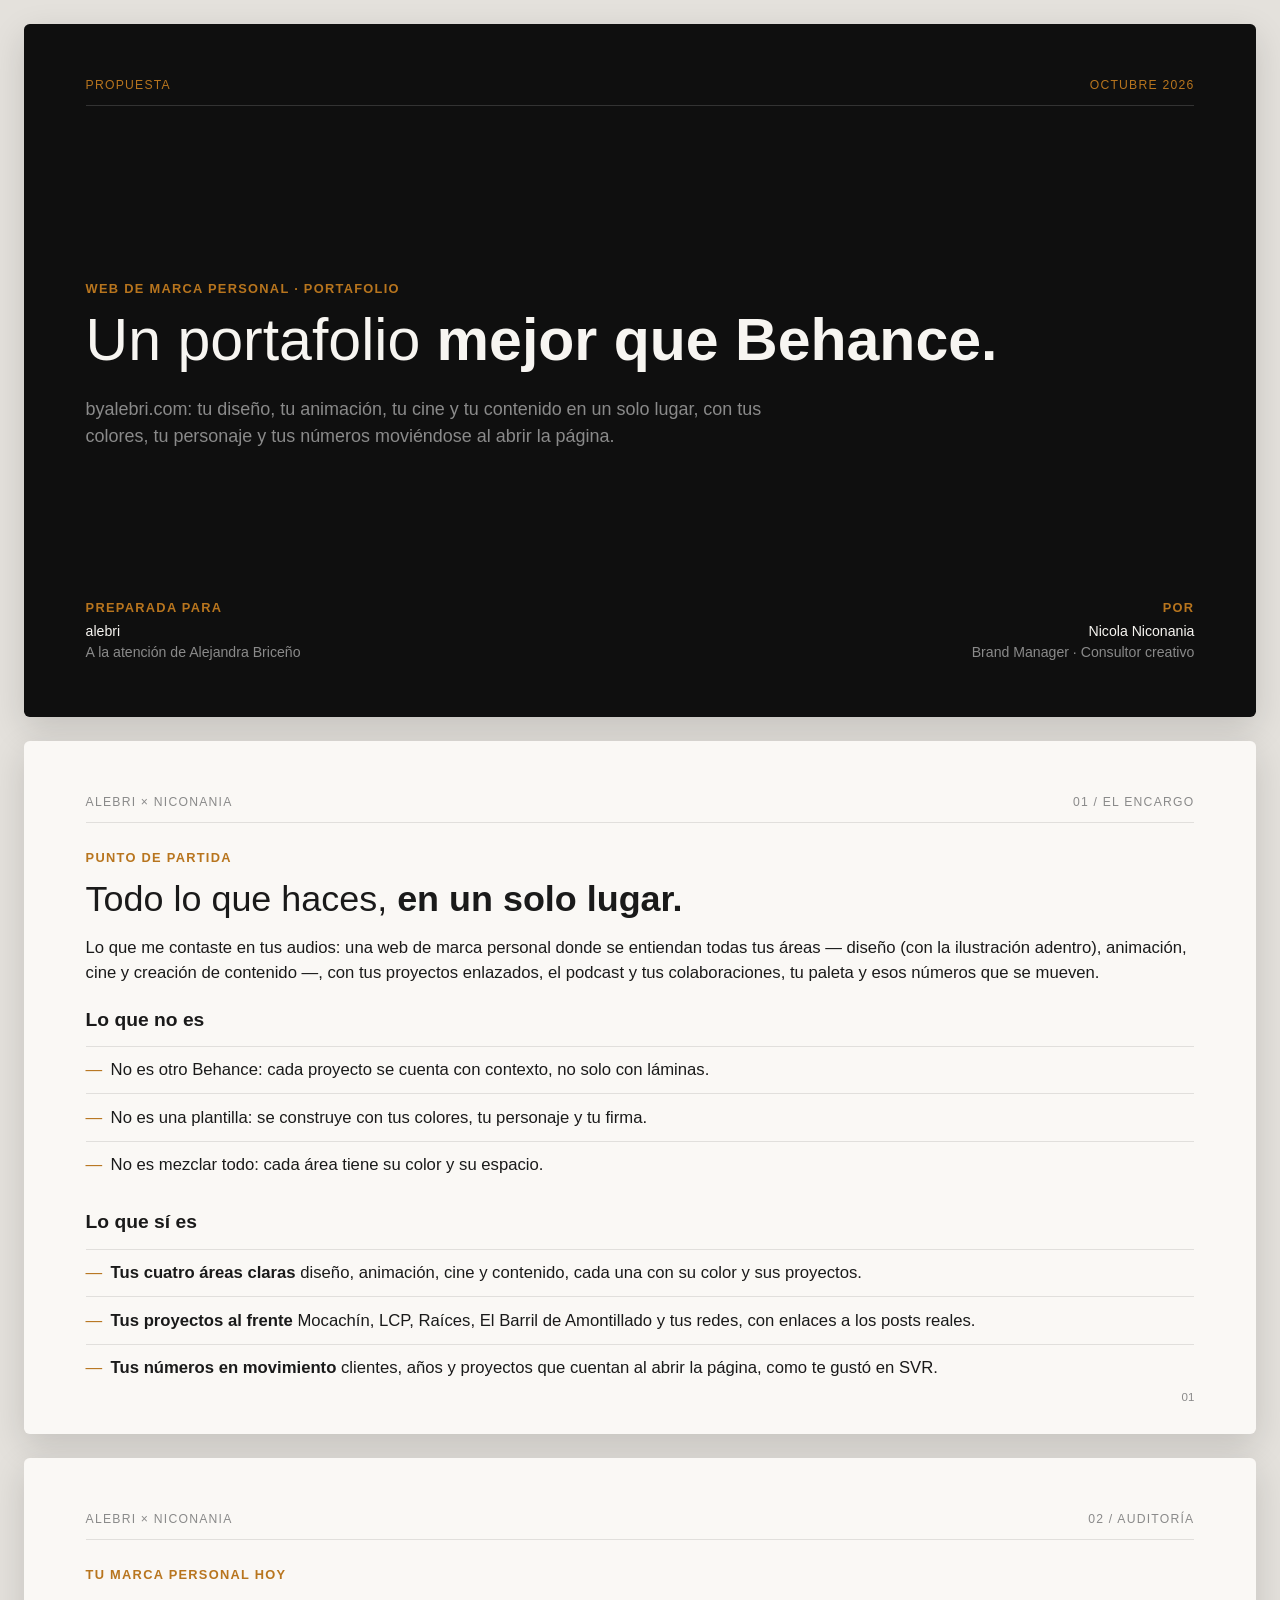
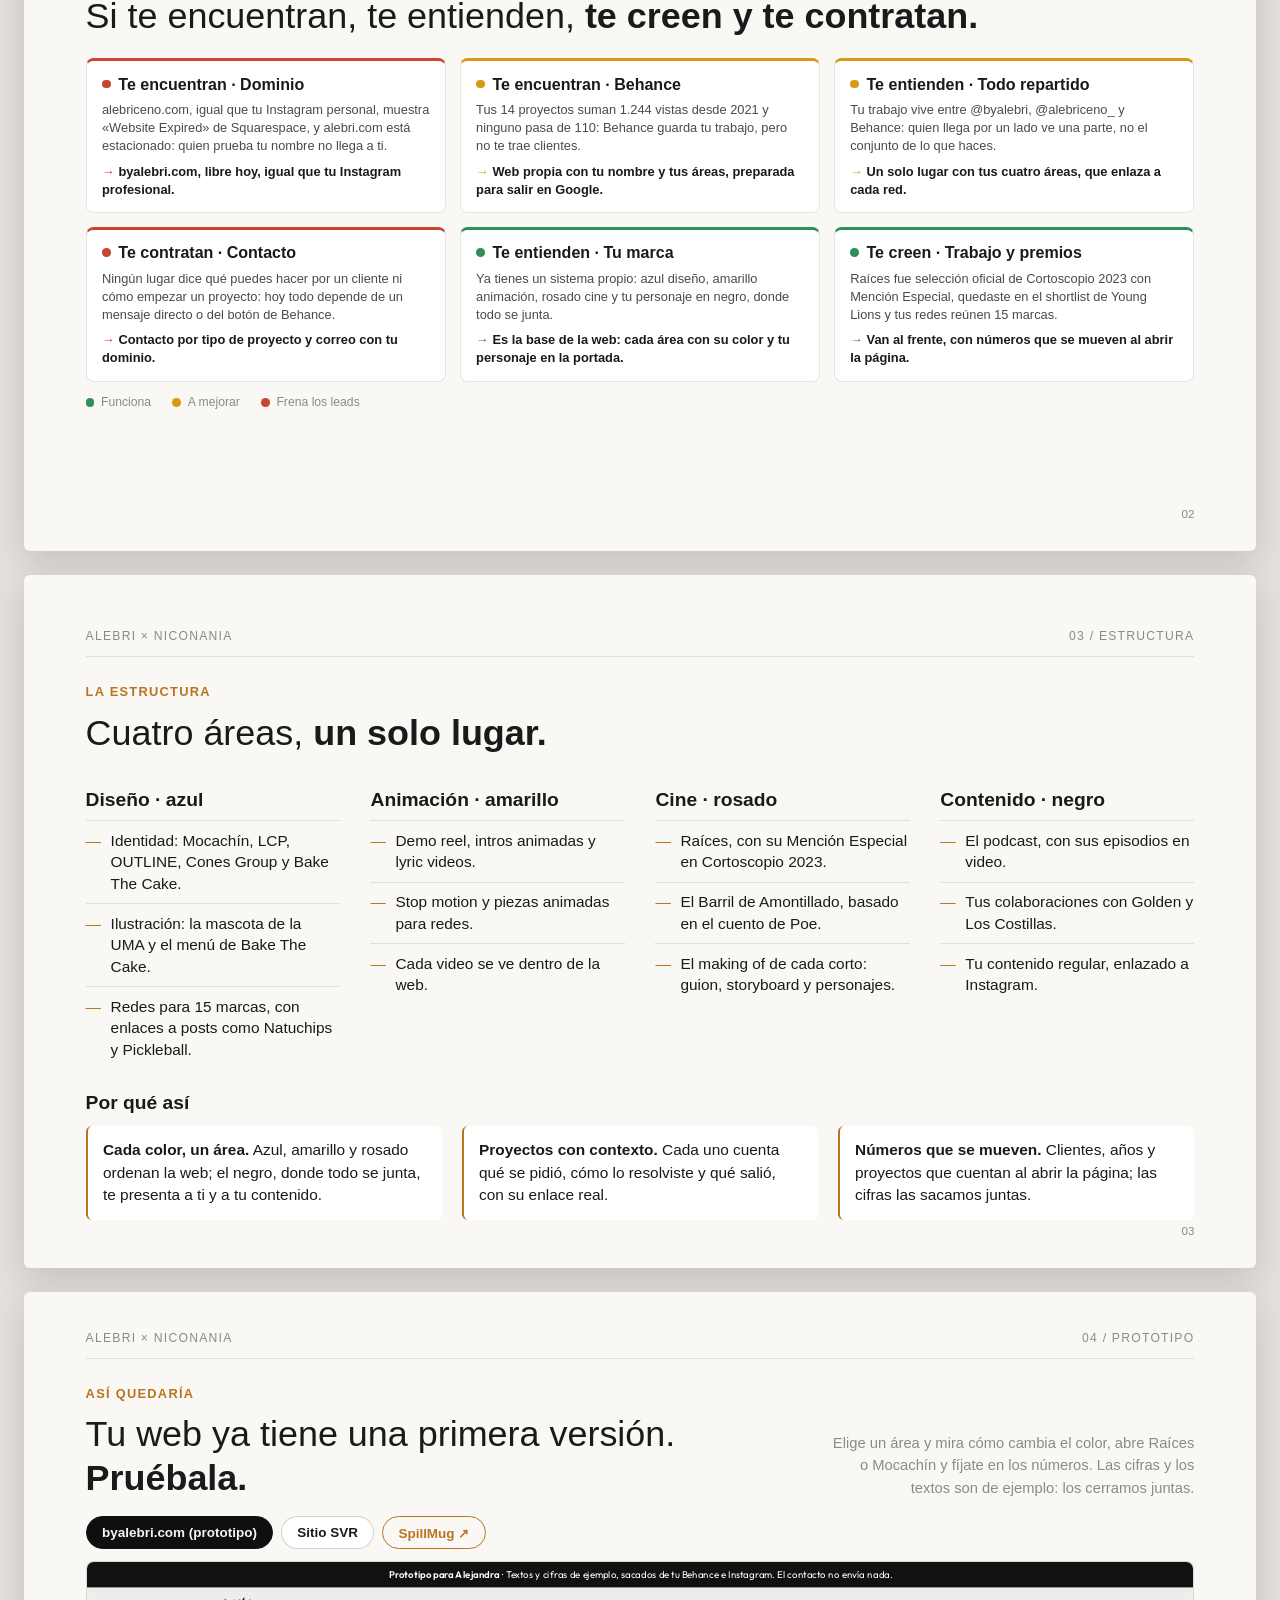
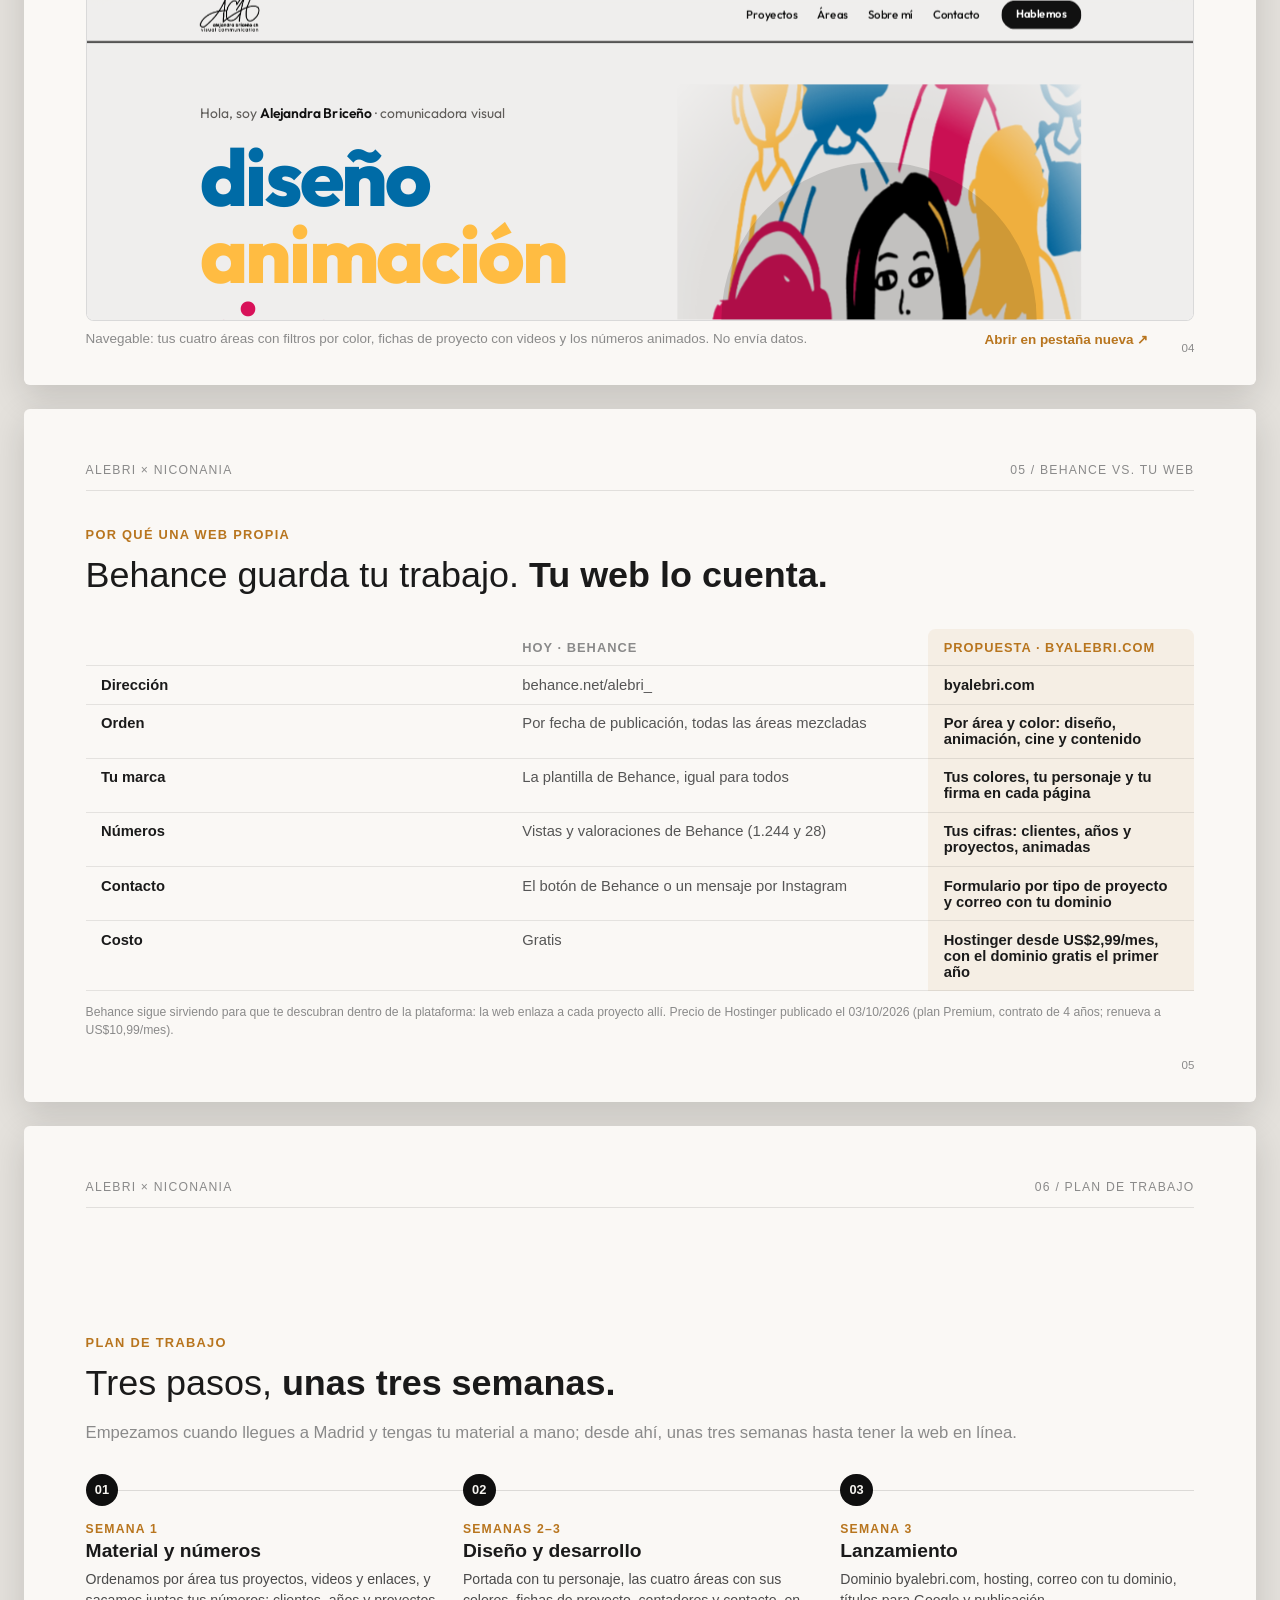
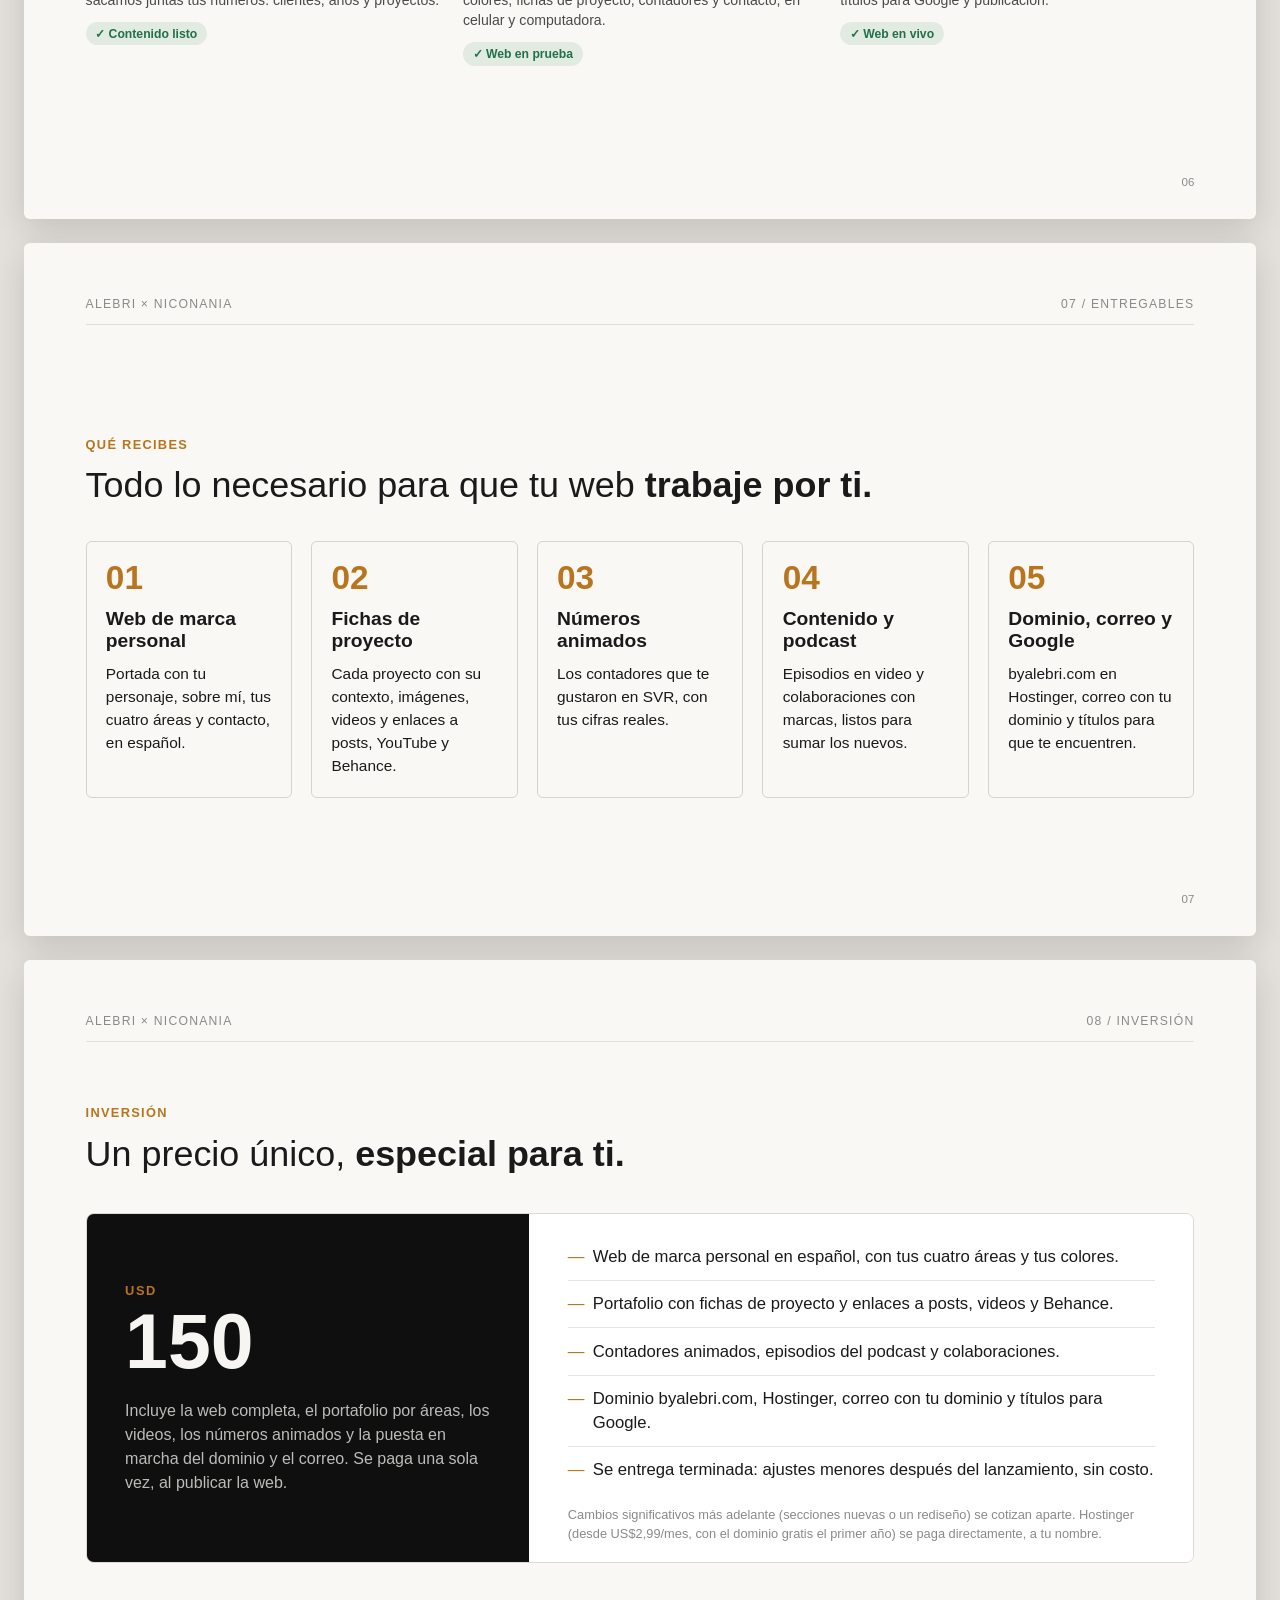
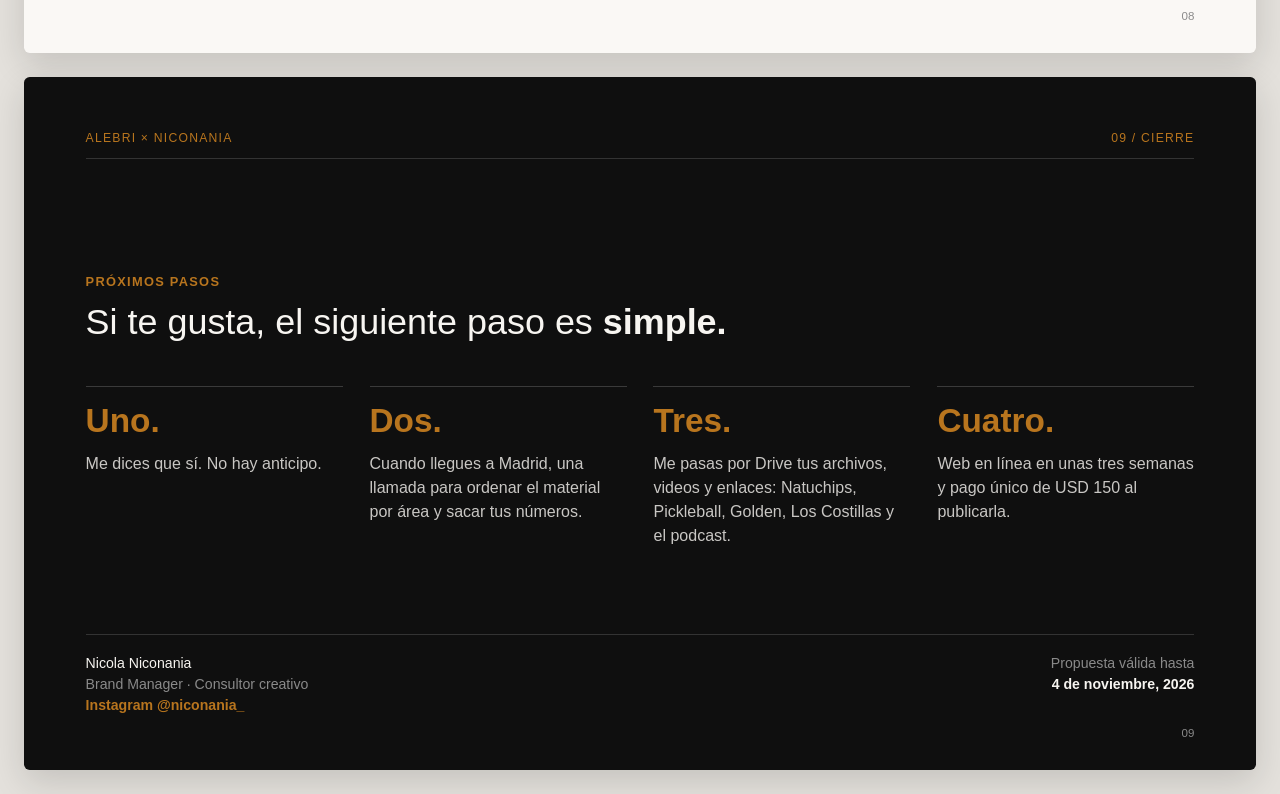
==== index.html @ 8096a908 "Actualizar propuesta alebri" ====
<!DOCTYPE html>
<html lang="es">
<head>
  <meta charset="UTF-8" />
  <meta name="viewport" content="width=device-width, initial-scale=1" />
  <meta name="robots" content="noindex, nofollow" />
  <title>Propuesta — alebri</title>
  <style>:root {
  --color-oscuro: #0F0F0F;
  --color-crema: #FAF8F5;
  --color-acento: #B8751E;
  --color-texto: #1A1A1A;
  --color-texto-claro: #F7F5F1;
  --color-texto-muted: #8A8A8A;
  --fuente: "Helvetica Neue", Helvetica, Arial, sans-serif;
}

* { box-sizing: border-box; margin: 0; padding: 0; }

body {
  font-family: var(--fuente);
  color: var(--color-texto);
  background: #E4E1DC;
  display: flex;
  flex-direction: column;
  align-items: center;
  gap: 24px;
  padding: 24px 0;
}

.pagina {
  width: 1280px;
  height: 720px;
  flex: none;
  zoom: var(--escala, 1);
  padding: 56px 64px;
  position: relative;
  display: flex;
  flex-direction: column;
  border-radius: 6px;
  box-shadow: 0 12px 36px rgba(0,0,0,0.14);
}
.pagina--oscura { background: var(--color-oscuro); color: var(--color-texto-claro); }
.pagina--crema { background: var(--color-crema); color: var(--color-texto); }

.encabezado {
  display: flex;
  justify-content: space-between;
  font-size: 9.5pt;
  letter-spacing: 0.1em;
  text-transform: uppercase;
  color: var(--color-texto-muted);
  border-bottom: 1px solid rgba(0,0,0,0.1);
  padding-bottom: 14px;
  margin-bottom: 28px;
}
.pagina--oscura .encabezado { color: var(--color-acento); border-bottom-color: rgba(255,255,255,0.15); }

.etiqueta {
  color: var(--color-acento);
  font-size: 10pt;
  font-weight: 700;
  letter-spacing: 0.1em;
  text-transform: uppercase;
  margin-bottom: 12px;
}

.numero-pagina {
  position: absolute;
  bottom: 32px;
  right: 64px;
  font-size: 9pt;
  color: var(--color-texto-muted);
}

.texto-muted { color: var(--color-texto-muted); }

.cuerpo-centrado {
  flex: 1;
  display: flex;
  flex-direction: column;
  justify-content: center;
}

.fila-pie {
  display: flex;
  justify-content: space-between;
  font-size: 11pt;
  line-height: 1.5;
}
.fila-pie--con-borde {
  border-top: 1px solid rgba(0,0,0,0.1);
  padding-top: 18px;
}
.pagina--oscura .fila-pie--con-borde { border-top-color: rgba(255,255,255,0.15); }
.fila-pie .etiqueta { margin-bottom: 4px; }

.texto-derecha { text-align: right; }

.bajada { margin-top: 24px; max-width: 720px; font-size: 14pt; }

.cuerpo-centrado .lista-guion { margin-top: 24px; }

h1 { font-size: 46pt; font-weight: 400; line-height: 1.1; max-width: 1000px; }
h1 strong { font-weight: 700; }
h2 { font-size: 28pt; font-weight: 400; margin-bottom: 16px; line-height: 1.2; }
h2 strong { font-weight: 700; }
h3 { font-size: 15pt; font-weight: 700; margin-top: 24px; }
p { font-size: 13pt; line-height: 1.5; }

.lista-guion { list-style: none; margin-top: 16px; }
.lista-guion li {
  border-top: 1px solid rgba(0,0,0,0.1);
  padding: 12px 0 12px 26px;
  position: relative;
  font-size: 13pt;
  line-height: 1.4;
  break-inside: avoid;
}
.pagina--oscura .lista-guion li { border-top-color: rgba(255,255,255,0.15); }
.lista-guion li::before { content: "—"; color: var(--color-acento); position: absolute; left: 0; }

.grid-2 { display: grid; grid-template-columns: 1fr 1fr; gap: 32px; margin-top: 20px; }
.grid-3 { display: grid; grid-template-columns: repeat(3, 1fr); gap: 20px; margin-top: 20px; }
.grid-2 > div > h3:first-child,
.grid-3 > div > h3:first-child { margin-top: 0; }

.tarjeta {
  border: 1px solid rgba(0,0,0,0.15);
  padding: 20px;
  border-radius: 6px;
  display: block;
  color: inherit;
  text-decoration: none;
}
.tarjeta--recomendada { background: var(--color-oscuro); color: var(--color-texto-claro); border-color: var(--color-oscuro); }
.tarjeta--placeholder {
  border-style: dashed;
  color: var(--color-texto-muted);
  display: flex;
  align-items: center;
  justify-content: center;
  text-align: center;
  font-size: 9.5pt;
}
.tarjeta-titulo { font-size: 15pt; font-weight: 700; margin-bottom: 10px; }
.tarjeta-descripcion { font-size: 12pt; }
.tarjeta-numero { font-size: 26pt; font-weight: 700; color: var(--color-acento); margin-bottom: 14px; line-height: 1; }
.pagina--oscura .tarjeta { border-color: rgba(255,255,255,0.18); }

.badge {
  display: inline-block;
  background: var(--color-acento);
  color: #FFF;
  font-size: 8pt;
  font-weight: 700;
  letter-spacing: 0.08em;
  text-transform: uppercase;
  padding: 5px 9px;
  border-radius: 3px;
  margin-bottom: 10px;
}

.stats-fila { display: flex; gap: 40px; margin: 28px 0; }
.stat { flex: 1; border-left: 3px solid var(--color-acento); padding-left: 16px; }
.stat .valor { font-size: 38pt; font-weight: 700; display: block; line-height: 1.1; }
.stat .etiqueta-stat { font-size: 11pt; color: var(--color-texto-muted); }

.caja-tesis { background: var(--color-oscuro); color: var(--color-texto-claro); padding: 26px 30px; border-radius: 8px; margin-top: 8px; }
.caja-tesis p { font-size: 14pt; }

.agenda {
  margin-top: 16px;
  column-count: 2;
  column-gap: 40px;
}
.agenda-fila {
  display: flex;
  gap: 16px;
  border-top: 1px solid rgba(0,0,0,0.1);
  padding: 11px 0;
  break-inside: avoid;
}
.agenda-fila strong { font-size: 13pt; }
.agenda-fila .hora { width: 110px; font-size: 10.5pt; font-weight: 700; color: var(--color-acento); flex-shrink: 0; padding-top: 2px; }
.agenda-texto { margin-top: 3px; font-size: 11.5pt; }

.opcion-logistica { border: 1px solid rgba(0,0,0,0.15); padding: 24px; border-radius: 8px; background: #FFF; }
.opcion-logistica--recomendada { border-color: var(--color-acento); border-width: 2px; }

.lista-opciones { display: grid; grid-template-columns: 1fr 1fr; gap: 24px; margin-top: 24px; align-items: start; }
.opcion-nombre { font-size: 15pt; font-weight: 700; }
.opcion-horario { font-size: 11pt; color: var(--color-texto-muted); margin: 4px 0 10px; }

.bloque-espaciado { margin-top: 28px; }
.bloque-espaciado > h3:first-child { margin-top: 0; }

.parrafo-compacto { margin: 8px 0; }

.paquete-nombre { font-size: 9pt; letter-spacing: 0.1em; }
.paquete-precio-moneda { font-size: 9pt; color: var(--color-texto-muted); margin-top: 8px; }
.paquete-precio { font-size: 22pt; font-weight: 700; }
.lista-guion.paquete-items { margin-top: 10px; }
.lista-guion.paquete-items li { font-size: 9.5pt; padding: 8px 0 8px 22px; }

.inversion {
  display: grid;
  grid-template-columns: 1fr 1.5fr;
  margin-top: 24px;
  border: 1px solid rgba(0,0,0,0.12);
  border-radius: 8px;
  overflow: hidden;
}
.inversion-precio {
  background: var(--color-oscuro);
  color: var(--color-texto-claro);
  padding: 36px 40px;
  display: flex;
  flex-direction: column;
  justify-content: center;
}
.inversion-moneda { font-size: 10pt; letter-spacing: 0.12em; color: var(--color-acento); font-weight: 700; }
.inversion-monto { font-size: 60pt; font-weight: 700; line-height: 1; margin: 6px 0 18px; }
.inversion-precio p { color: rgba(247,245,241,0.75); font-size: 12.5pt; }
.inversion-items { padding: 20px 40px; background: #FFF; display: flex; flex-direction: column; justify-content: center; }
.inversion-items .lista-guion { margin-top: 0; }
.inversion-items .lista-guion li:first-child { border-top: none; }
.inversion-regular-fila { font-size: 12.5pt; color: rgba(247,245,241,0.75); margin: -6px 0 18px; }
.inversion-regular { color: rgba(247,245,241,0.75); text-decoration-thickness: 2px; }
.inversion-nota { font-size: 10pt; color: var(--color-texto-muted); margin-top: 12px; }

.contacto-ig { color: var(--color-acento); font-weight: 700; text-decoration: none; }

.lista-numerada { counter-reset: numero; }
.lista-numerada .tarjeta-numero::before { counter-increment: numero; content: counter(numero, decimal-leading-zero); }

.objetivos-grupos .lista-guion { margin-top: 10px; }
.objetivos-grupos .lista-guion li { font-size: 12pt; padding: 9px 0 9px 26px; }
.objetivos-grupos h3 { margin-top: 0; }
.estrategico { margin-top: 12px; }
.estrategico-item {
  background: #FFF;
  border-left: 3px solid var(--color-acento);
  border-radius: 6px;
  padding: 14px 16px;
  font-size: 12pt;
  line-height: 1.45;
}

.pasos { gap: 28px; margin-top: 28px; }
.paso { border-top: 1px solid rgba(255,255,255,0.18); padding-top: 18px; }
.paso p { font-size: 12.5pt; color: rgba(247,245,241,0.8); }

.pagina--portafolio { padding-top: 40px; padding-bottom: 40px; }
.portafolio-cabecera { display: flex; justify-content: space-between; align-items: flex-end; gap: 40px; }
.portafolio-cabecera h2 { margin-bottom: 0; }
.portafolio-cabecera p { max-width: 380px; font-size: 11.5pt; text-align: right; }
.vitrina-pestanas { display: flex; flex-wrap: wrap; gap: 8px; margin: 18px 0 12px; }
.vitrina-pestana {
  font: inherit;
  font-size: 10.5pt;
  font-weight: 700;
  padding: 8px 16px;
  border-radius: 20px;
  border: 1px solid rgba(0,0,0,0.18);
  background: #FFF;
  color: var(--color-texto);
  cursor: pointer;
  text-decoration: none;
}
.vitrina-pestana.activa { background: var(--color-oscuro); border-color: var(--color-oscuro); color: var(--color-texto-claro); }
.vitrina-pestana--externa { background: transparent; color: var(--color-acento); border-color: var(--color-acento); }
.vitrina-marco {
  flex: 1;
  position: relative;
  overflow: hidden;
  border: 1px solid rgba(0,0,0,0.15);
  border-radius: 8px;
  background: #FFF;
}
.vitrina-marco iframe {
  position: absolute;
  top: 0;
  left: 0;
  width: 125%;
  height: 125%;
  border: 0;
  transform: scale(0.8);
  transform-origin: 0 0;
}
.vitrina-pie { display: flex; justify-content: space-between; gap: 24px; margin-top: 10px; padding-right: 48px; font-size: 10.5pt; }
.vitrina-descripcion { color: var(--color-texto-muted); }
.abrir-nueva { flex: none; font-weight: 700; color: var(--color-acento); text-decoration: none; }

.flujo {
  display: flex;
  align-items: stretch;
  gap: 12px;
  margin: auto 0;
}
.flujo-paso { flex: 1 1 0; display: flex; flex-direction: column; gap: 10px; }
.flujo-entradas {
  height: 52px;
  display: flex;
  flex-wrap: wrap;
  align-content: flex-end;
  gap: 5px;
}
.flujo-chip {
  font-size: 7.5pt;
  letter-spacing: 0.04em;
  text-transform: uppercase;
  border: 1px solid rgba(255,255,255,0.25);
  border-radius: 20px;
  padding: 4px 8px;
  color: rgba(247,245,241,0.8);
}
.flujo-tarjeta {
  flex: 1;
  background: rgba(255,255,255,0.05);
  border: 1px solid rgba(255,255,255,0.12);
  border-radius: 8px;
  padding: 20px;
}
.flujo-numero { font-size: 8pt; font-weight: 700; letter-spacing: 0.12em; color: var(--color-acento); }
.flujo-nombre { font-size: 15pt; font-weight: 700; margin: 8px 0 10px; }
.flujo-texto { font-size: 10pt; line-height: 1.5; color: rgba(247,245,241,0.75); }
.flujo-salida {
  align-self: flex-start;
  font-size: 8.5pt;
  font-weight: 700;
  letter-spacing: 0.06em;
  text-transform: uppercase;
  background: var(--color-acento);
  color: #FFF;
  border-radius: 20px;
  padding: 6px 12px;
}
.flujo-flecha { align-self: center; font-size: 20pt; color: var(--color-acento); }
.flujo-resultado {
  flex: 1 1 0;
  display: flex;
  flex-direction: column;
  border: 1px solid var(--color-acento);
  border-radius: 8px;
  padding: 20px;
}
.flujo-resultado .etiqueta { margin-bottom: 4px; }
.flujo-resultado-valor { font-size: 22pt; font-weight: 700; margin-bottom: 14px; }
.flujo-mosaico {
  display: grid;
  grid-template-columns: repeat(5, 1fr);
  gap: 6px;
  margin-bottom: 14px;
}
.flujo-mosaico span {
  aspect-ratio: 4 / 5;
  border-radius: 4px;
  background: linear-gradient(160deg, rgba(184,117,30,0.55), rgba(255,255,255,0.06));
}
.flujo-mosaico span:nth-child(3n) { background: linear-gradient(160deg, rgba(247,245,241,0.35), rgba(255,255,255,0.04)); }
.flujo-mosaico span:nth-child(4n+2) { background: linear-gradient(160deg, rgba(120,120,120,0.5), rgba(184,117,30,0.2)); }

.casos { display: flex; gap: 32px; margin-top: 20px; }
.caso { width: min-content; min-width: 230px; }
.caso-numero { font-size: 8pt; font-weight: 700; letter-spacing: 0.12em; color: var(--color-acento); }
.caso-titulo { font-size: 13pt; font-weight: 700; margin: 4px 0; }
.caso-texto { font-size: 9.5pt; line-height: 1.4; min-height: 2.8em; color: rgba(247,245,241,0.7); margin-bottom: 12px; }
.caso-videos { display: flex; gap: 8px; }
.caso-video {
  width: 136px;
  aspect-ratio: 9 / 16;
  object-fit: cover;
  border-radius: 6px;
  background: #000;
  cursor: zoom-in;
  display: block;
}
.caso-datos { list-style: none; margin-top: 12px; }
.caso-datos li { font-size: 9pt; line-height: 1.6; color: rgba(247,245,241,0.8); }
.caso-datos span { color: var(--color-acento); font-weight: 700; }
.casos-nota { position: absolute; bottom: 32px; left: 64px; font-size: 9pt; color: var(--color-texto-muted); }

.visor {
  margin: auto;
  padding: 0;
  border: none;
  background: transparent;
}
.visor::backdrop { background: rgba(0,0,0,0.85); }
.visor video { display: block; max-height: 90vh; max-width: 90vw; border-radius: 8px; }

/* ── Auditoría ── */
.auditoria { display: grid; grid-template-columns: repeat(3, 1fr); gap: 14px; margin-top: 6px; }
.hallazgo {
  --estado: var(--color-texto-muted);
  background: #FFF;
  border: 1px solid rgba(0,0,0,0.1);
  border-top: 4px solid var(--estado);
  border-radius: 8px;
  padding: 14px 16px;
  display: flex;
  flex-direction: column;
  gap: 8px;
}
.hallazgo--bien { --estado: #2F8F5B; }
.hallazgo--mejorar { --estado: #D99A12; }
.hallazgo--critico { --estado: #C8452F; }
.hallazgo-cabecera { display: flex; align-items: center; gap: 8px; }
.hallazgo-estado { width: 9px; height: 9px; border-radius: 50%; background: var(--estado); flex: none; }
.hallazgo-area { font-size: 12.5pt; font-weight: 700; }
.hallazgo-texto { font-size: 10pt; line-height: 1.4; color: #4A4A4A; }
.hallazgo-propuesta { font-size: 10pt; line-height: 1.4; font-weight: 600; margin-top: auto; }
.hallazgo-propuesta span { color: var(--estado); }
.auditoria-leyenda { display: flex; gap: 22px; margin-top: 14px; font-size: 9.5pt; color: var(--color-texto-muted); }
.auditoria-leyenda span { display: flex; align-items: center; gap: 7px; }
.auditoria-leyenda i { width: 9px; height: 9px; border-radius: 50%; background: var(--estado); }

/* ── Fases ── */
.fases { list-style: none; display: grid; gap: 24px; margin-top: 30px; }
.fase-linea { position: relative; height: 34px; margin-bottom: 16px; }
.fase-linea::before {
  content: "";
  position: absolute;
  left: 0;
  right: -24px;
  top: 50%;
  border-top: 2px solid rgba(0,0,0,0.12);
}
.fase:last-child .fase-linea::before { right: 0; }
.fase-numero {
  position: relative;
  display: inline-flex;
  align-items: center;
  justify-content: center;
  width: 34px;
  height: 34px;
  border-radius: 50%;
  background: var(--color-oscuro);
  color: var(--color-texto-claro);
  font-size: 10pt;
  font-weight: 700;
}
.fase-duracion { font-size: 9.5pt; font-weight: 700; letter-spacing: 0.1em; text-transform: uppercase; color: var(--color-acento); }
.fase-nombre { font-size: 15pt; font-weight: 700; margin: 4px 0 8px; }
.fase-texto { font-size: 11pt; line-height: 1.45; color: #4A4A4A; }
.fase-entregable {
  display: inline-block;
  margin-top: 12px;
  font-size: 9.5pt;
  font-weight: 700;
  padding: 5px 10px;
  border-radius: 20px;
  background: rgba(47,143,91,0.12);
  color: #23704A;
}

/* ── Comparativa ── */
.comparativa { width: 100%; border-collapse: collapse; margin-top: 18px; font-size: 11.5pt; }
.comparativa th, .comparativa td { text-align: left; padding: 11px 16px; border-bottom: 1px solid rgba(0,0,0,0.09); vertical-align: top; }
.comparativa thead th { font-size: 10pt; letter-spacing: 0.08em; text-transform: uppercase; color: var(--color-texto-muted); }
.comparativa tbody th { font-weight: 700; width: 24%; }
.comparativa td { color: #555; width: 38%; }
.comparativa .comparativa-despues { background: rgba(184,117,30,0.08); color: var(--color-texto); font-weight: 600; }
.comparativa thead .comparativa-despues { color: var(--color-acento); border-radius: 8px 8px 0 0; }
.comparativa-nota { font-size: 9.5pt; color: var(--color-texto-muted); margin-top: 12px; }

@media (max-aspect-ratio: 1/1), (max-width: 820px) {
  body { gap: 12px; padding: 0; }
  .pagina {
    zoom: 1;
    width: 100%;
    height: auto;
    min-height: 0;
    padding: 32px 22px 56px;
    border-radius: 0;
    box-shadow: none;
  }
  h1 { font-size: 24pt; }
  h2 { font-size: 16pt; }
  .encabezado { flex-wrap: wrap; gap: 4px 12px; }
  .cuerpo-centrado { flex: none; }
  .bajada { max-width: none; }
  .fila-pie { flex-direction: column; gap: 18px; margin-top: 32px; }
  .texto-derecha { text-align: left; }

  .grid-2, .grid-3 { grid-template-columns: 1fr !important; gap: 20px; }
  .stats-fila { flex-direction: column; gap: 14px; }
  .agenda { column-count: 1; }

  .flujo { flex-direction: column; margin: 16px 0 0; }
  .flujo-entradas { height: auto; }
  .flujo-flecha { transform: rotate(90deg); }

  .casos { flex-direction: column; gap: 28px; }
  .caso { width: auto; min-width: 0; }
  .caso-texto { min-height: 0; }
  .caso-videos { flex-wrap: wrap; }
  .caso-video { width: calc(50% - 4px); }
  .casos-nota { position: static; margin-top: 20px; }

  .inversion { grid-template-columns: 1fr; }
  .inversion-precio, .inversion-items { padding: 24px 22px; }
  .inversion-monto { font-size: 44pt; }

  .portafolio-cabecera { flex-direction: column; align-items: flex-start; gap: 8px; }
  .portafolio-cabecera p { text-align: left; }
  .vitrina-marco { flex: none; height: 70vh; }
  .vitrina-marco iframe { width: 100%; height: 100%; transform: none; }
  .vitrina-pie { flex-direction: column; gap: 6px; padding-right: 0; }
  .lista-opciones { grid-template-columns: 1fr; }

  .auditoria { grid-template-columns: 1fr; }
  .auditoria-leyenda { flex-wrap: wrap; gap: 10px 18px; }
  .fases { grid-template-columns: 1fr !important; gap: 0; margin-top: 20px; }
  .fase { position: relative; padding: 0 0 26px 50px; }
  .fase-linea { position: absolute; left: 0; top: 0; bottom: 0; height: auto; margin: 0; }
  .fase-linea::before { left: 17px; right: auto; top: 0; bottom: 0; border-top: none; border-left: 2px solid rgba(0,0,0,0.12); }
  .fase:last-child .fase-linea::before { display: none; }
  .comparativa, .comparativa tbody, .comparativa tr, .comparativa th, .comparativa td { display: block; width: auto; }
  .comparativa thead { display: none; }
  .comparativa tbody th, .comparativa td { width: auto; }
  .comparativa-fila { border-bottom: 1px solid rgba(0,0,0,0.12); padding: 10px 0; }
  .comparativa th, .comparativa td { border: none; padding: 4px 0; }
  .comparativa td::before { display: block; font-size: 8.5pt; font-weight: 700; letter-spacing: 0.08em; text-transform: uppercase; color: var(--color-texto-muted); content: attr(data-columna); }
  .comparativa .comparativa-despues { padding: 6px 10px; border-radius: 6px; }
}
</style>
</head>
<body>
    <section class="pagina pagina--oscura">
      <div class="encabezado">
        <span>PROPUESTA</span>
        <span>Octubre 2026</span>
      </div>
      <div class="cuerpo-centrado">
        <div class="etiqueta">WEB DE MARCA PERSONAL · PORTAFOLIO</div>
        <h1>Un portafolio <strong>mejor que Behance.</strong></h1>
        <p class="texto-muted bajada">byalebri.com: tu diseño, tu animación, tu cine y tu contenido en un solo lugar, con tus colores, tu personaje y tus números moviéndose al abrir la página.</p>
      </div>
      <div class="fila-pie">
        <div>
          <div class="etiqueta">PREPARADA PARA</div>
          <div>alebri</div>
          <div class="texto-muted">A la atención de Alejandra Briceño</div>
        </div>
        <div class="texto-derecha">
          <div class="etiqueta">POR</div>
          <div>Nicola Niconania</div>
          <div class="texto-muted">Brand Manager · Consultor creativo</div>
        </div>
      </div>
    </section>
    <section class="pagina pagina--crema">
      <div class="encabezado">
        <span>alebri × NICONANIA</span>
        <span>01 / EL ENCARGO</span>
      </div>
      <div class="etiqueta">PUNTO DE PARTIDA</div>
      <h2>Todo lo que haces, <strong>en un solo lugar.</strong></h2>
      <p>Lo que me contaste en tus audios: una web de marca personal donde se entiendan todas tus áreas — diseño (con la ilustración adentro), animación, cine y creación de contenido —, con tus proyectos enlazados, el podcast y tus colaboraciones, tu paleta y esos números que se mueven.</p>
    
      <h3>Lo que no es</h3>
      <ul class="lista-guion">
        <li>No es otro Behance: cada proyecto se cuenta con contexto, no solo con láminas.</li>
        <li>No es una plantilla: se construye con tus colores, tu personaje y tu firma.</li>
        <li>No es mezclar todo: cada área tiene su color y su espacio.</li>
      </ul>
    
      <h3>Lo que sí es</h3>
      <ul class="lista-guion">
        <li><strong>Tus cuatro áreas claras</strong>&nbsp;diseño, animación, cine y contenido, cada una con su color y sus proyectos.</li>
        <li><strong>Tus proyectos al frente</strong>&nbsp;Mocachín, LCP, Raíces, El Barril de Amontillado y tus redes, con enlaces a los posts reales.</li>
        <li><strong>Tus números en movimiento</strong>&nbsp;clientes, años y proyectos que cuentan al abrir la página, como te gustó en SVR.</li>
      </ul>
      <div class="numero-pagina">01</div>
    </section>
    <section class="pagina pagina--crema">
      <div class="encabezado">
        <span>alebri × NICONANIA</span>
        <span>02 / AUDITORÍA</span>
      </div>
      <div class="etiqueta">TU MARCA PERSONAL HOY</div>
      <h2>Si te encuentran, te entienden, <strong>te creen y te contratan.</strong></h2>
    
      <div class="auditoria">
        <div class="hallazgo hallazgo--critico">
          <div class="hallazgo-cabecera">
            <span class="hallazgo-estado"></span>
            <span class="hallazgo-area">Te encuentran · Dominio</span>
          </div>
          <p class="hallazgo-texto">alebriceno.com, igual que tu Instagram personal, muestra «Website Expired» de Squarespace, y alebri.com está estacionado: quien prueba tu nombre no llega a ti.</p>
          <p class="hallazgo-propuesta"><span>→</span> byalebri.com, libre hoy, igual que tu Instagram profesional.</p>
        </div>
        <div class="hallazgo hallazgo--mejorar">
          <div class="hallazgo-cabecera">
            <span class="hallazgo-estado"></span>
            <span class="hallazgo-area">Te encuentran · Behance</span>
          </div>
          <p class="hallazgo-texto">Tus 14 proyectos suman 1.244 vistas desde 2021 y ninguno pasa de 110: Behance guarda tu trabajo, pero no te trae clientes.</p>
          <p class="hallazgo-propuesta"><span>→</span> Web propia con tu nombre y tus áreas, preparada para salir en Google.</p>
        </div>
        <div class="hallazgo hallazgo--mejorar">
          <div class="hallazgo-cabecera">
            <span class="hallazgo-estado"></span>
            <span class="hallazgo-area">Te entienden · Todo repartido</span>
          </div>
          <p class="hallazgo-texto">Tu trabajo vive entre @byalebri, @alebriceno_ y Behance: quien llega por un lado ve una parte, no el conjunto de lo que haces.</p>
          <p class="hallazgo-propuesta"><span>→</span> Un solo lugar con tus cuatro áreas, que enlaza a cada red.</p>
        </div>
        <div class="hallazgo hallazgo--critico">
          <div class="hallazgo-cabecera">
            <span class="hallazgo-estado"></span>
            <span class="hallazgo-area">Te contratan · Contacto</span>
          </div>
          <p class="hallazgo-texto">Ningún lugar dice qué puedes hacer por un cliente ni cómo empezar un proyecto: hoy todo depende de un mensaje directo o del botón de Behance.</p>
          <p class="hallazgo-propuesta"><span>→</span> Contacto por tipo de proyecto y correo con tu dominio.</p>
        </div>
        <div class="hallazgo hallazgo--bien">
          <div class="hallazgo-cabecera">
            <span class="hallazgo-estado"></span>
            <span class="hallazgo-area">Te entienden · Tu marca</span>
          </div>
          <p class="hallazgo-texto">Ya tienes un sistema propio: azul diseño, amarillo animación, rosado cine y tu personaje en negro, donde todo se junta.</p>
          <p class="hallazgo-propuesta"><span>→</span> Es la base de la web: cada área con su color y tu personaje en la portada.</p>
        </div>
        <div class="hallazgo hallazgo--bien">
          <div class="hallazgo-cabecera">
            <span class="hallazgo-estado"></span>
            <span class="hallazgo-area">Te creen · Trabajo y premios</span>
          </div>
          <p class="hallazgo-texto">Raíces fue selección oficial de Cortoscopio 2023 con Mención Especial, quedaste en el shortlist de Young Lions y tus redes reúnen 15 marcas.</p>
          <p class="hallazgo-propuesta"><span>→</span> Van al frente, con números que se mueven al abrir la página.</p>
        </div>
      </div>
      <div class="auditoria-leyenda">
        <span class="hallazgo--bien"><i></i>Funciona</span>
        <span class="hallazgo--mejorar"><i></i>A mejorar</span>
        <span class="hallazgo--critico"><i></i>Frena los leads</span>
      </div>
      <div class="numero-pagina">02</div>
    </section>
    <section class="pagina pagina--crema">
      <div class="encabezado">
        <span>alebri × NICONANIA</span>
        <span>03 / ESTRUCTURA</span>
      </div>
      <div class="cuerpo-centrado">
        <div class="etiqueta">LA ESTRUCTURA</div>
        <h2>Cuatro áreas, <strong>un solo lugar.</strong></h2>
    
        <div class="grid-2 objetivos-grupos" style="grid-template-columns: repeat(4, 1fr);">
          <div>
            <h3>Diseño · azul</h3>
            <ul class="lista-guion">
              <li>Identidad: Mocachín, LCP, OUTLINE, Cones Group y Bake The Cake.</li>
              <li>Ilustración: la mascota de la UMA y el menú de Bake The Cake.</li>
              <li>Redes para 15 marcas, con enlaces a posts como Natuchips y Pickleball.</li>
            </ul>
          </div>
          <div>
            <h3>Animación · amarillo</h3>
            <ul class="lista-guion">
              <li>Demo reel, intros animadas y lyric videos.</li>
              <li>Stop motion y piezas animadas para redes.</li>
              <li>Cada video se ve dentro de la web.</li>
            </ul>
          </div>
          <div>
            <h3>Cine · rosado</h3>
            <ul class="lista-guion">
              <li>Raíces, con su Mención Especial en Cortoscopio 2023.</li>
              <li>El Barril de Amontillado, basado en el cuento de Poe.</li>
              <li>El making of de cada corto: guion, storyboard y personajes.</li>
            </ul>
          </div>
          <div>
            <h3>Contenido · negro</h3>
            <ul class="lista-guion">
              <li>El podcast, con sus episodios en video.</li>
              <li>Tus colaboraciones con Golden y Los Costillas.</li>
              <li>Tu contenido regular, enlazado a Instagram.</li>
            </ul>
          </div>
        </div>
    
        <h3>Por qué así</h3>
        <div class="grid-3 estrategico" style="grid-template-columns: repeat(3, 1fr);">
          <div class="estrategico-item"><strong>Cada color, un área.</strong> Azul, amarillo y rosado ordenan la web; el negro, donde todo se junta, te presenta a ti y a tu contenido.</div>
          <div class="estrategico-item"><strong>Proyectos con contexto.</strong> Cada uno cuenta qué se pidió, cómo lo resolviste y qué salió, con su enlace real.</div>
          <div class="estrategico-item"><strong>Números que se mueven.</strong> Clientes, años y proyectos que cuentan al abrir la página; las cifras las sacamos juntas.</div>
        </div>
      </div>
      <div class="numero-pagina">03</div>
    </section>
    <section class="pagina pagina--crema pagina--portafolio">
      <div class="encabezado">
        <span>alebri × NICONANIA</span>
        <span>04 / PROTOTIPO</span>
      </div>
      <div class="portafolio-cabecera">
        <div>
          <div class="etiqueta">ASÍ QUEDARÍA</div>
          <h2>Tu web ya tiene una primera versión. <strong>Pruébala.</strong></h2>
        </div>
        <p class="texto-muted">Elige un área y mira cómo cambia el color, abre Raíces o Mocachín y fíjate en los números. Las cifras y los textos son de ejemplo: los cerramos juntas.</p>
      </div>
    
      <div class="vitrina-pestanas">
        <button type="button" class="vitrina-pestana activa" data-url="vitrinas/prototipo/index.html" data-descripcion="Navegable: tus cuatro áreas con filtros por color, fichas de proyecto con videos y los números animados. No envía datos.">byalebri.com (prototipo)</button>
        <button type="button" class="vitrina-pestana" data-url="https://www.svr-venezuela.com" data-descripcion="La web que te gustó, con sus números animados, en vivo.">Sitio SVR</button>
        
        <a class="vitrina-pestana vitrina-pestana--externa" href="https://spillmug.com" target="_blank" rel="noopener">SpillMug ↗</a>
        
      </div>
      <div class="vitrina-marco"><iframe src="vitrinas/prototipo/index.html" title="Vitrina del portafolio"></iframe></div>
      <div class="vitrina-pie">
        <span class="vitrina-descripcion">Navegable: tus cuatro áreas con filtros por color, fichas de proyecto con videos y los números animados. No envía datos.</span>
        <a class="abrir-nueva" href="vitrinas/prototipo/index.html" target="_blank" rel="noopener">Abrir en pestaña nueva ↗</a>
      </div>
      <script>
        (function () {
          var seccion = document.currentScript.closest('section');
          var marco = seccion.querySelector('.vitrina-marco iframe');
          var descripcion = seccion.querySelector('.vitrina-descripcion');
          var abrir = seccion.querySelector('.abrir-nueva');
          var pestanas = seccion.querySelectorAll('button.vitrina-pestana');
          pestanas.forEach(function (pestana) {
            pestana.addEventListener('click', function () {
              pestanas.forEach(function (p) { p.classList.toggle('activa', p === pestana); });
              marco.src = pestana.dataset.url;
              abrir.href = pestana.dataset.url;
              descripcion.textContent = pestana.dataset.descripcion;
            });
          });
        })();
      </script>
      <div class="numero-pagina">04</div>
    </section>
    <section class="pagina pagina--crema">
      <div class="encabezado">
        <span>alebri × NICONANIA</span>
        <span>05 / BEHANCE VS. TU WEB</span>
      </div>
      <div class="cuerpo-centrado">
        <div class="etiqueta">POR QUÉ UNA WEB PROPIA</div>
        <h2>Behance guarda tu trabajo. <strong>Tu web lo cuenta.</strong></h2>
    
        <table class="comparativa">
          <thead>
            <tr>
              <td></td>
              <th>Hoy · Behance</th>
              <th class="comparativa-despues">Propuesta · byalebri.com</th>
            </tr>
          </thead>
          <tbody>
            <tr class="comparativa-fila">
              <th scope="row">Dirección</th>
              <td data-columna="Hoy · Behance">behance.net/alebri_</td>
              <td class="comparativa-despues" data-columna="Propuesta · byalebri.com">byalebri.com</td>
            </tr>
            <tr class="comparativa-fila">
              <th scope="row">Orden</th>
              <td data-columna="Hoy · Behance">Por fecha de publicación, todas las áreas mezcladas</td>
              <td class="comparativa-despues" data-columna="Propuesta · byalebri.com">Por área y color: diseño, animación, cine y contenido</td>
            </tr>
            <tr class="comparativa-fila">
              <th scope="row">Tu marca</th>
              <td data-columna="Hoy · Behance">La plantilla de Behance, igual para todos</td>
              <td class="comparativa-despues" data-columna="Propuesta · byalebri.com">Tus colores, tu personaje y tu firma en cada página</td>
            </tr>
            <tr class="comparativa-fila">
              <th scope="row">Números</th>
              <td data-columna="Hoy · Behance">Vistas y valoraciones de Behance (1.244 y 28)</td>
              <td class="comparativa-despues" data-columna="Propuesta · byalebri.com">Tus cifras: clientes, años y proyectos, animadas</td>
            </tr>
            <tr class="comparativa-fila">
              <th scope="row">Contacto</th>
              <td data-columna="Hoy · Behance">El botón de Behance o un mensaje por Instagram</td>
              <td class="comparativa-despues" data-columna="Propuesta · byalebri.com">Formulario por tipo de proyecto y correo con tu dominio</td>
            </tr>
            <tr class="comparativa-fila">
              <th scope="row">Costo</th>
              <td data-columna="Hoy · Behance">Gratis</td>
              <td class="comparativa-despues" data-columna="Propuesta · byalebri.com">Hostinger desde US$2,99/mes, con el dominio gratis el primer año</td>
            </tr>
          </tbody>
        </table>
        <p class="comparativa-nota">Behance sigue sirviendo para que te descubran dentro de la plataforma: la web enlaza a cada proyecto allí. Precio de Hostinger publicado el 03/10/2026 (plan Premium, contrato de 4 años; renueva a US$10,99/mes).</p>
      </div>
      <div class="numero-pagina">05</div>
    </section>
    <section class="pagina pagina--crema">
      <div class="encabezado">
        <span>alebri × NICONANIA</span>
        <span>06 / PLAN DE TRABAJO</span>
      </div>
      <div class="cuerpo-centrado">
        <div class="etiqueta">PLAN DE TRABAJO</div>
        <h2>Tres pasos, <strong>unas tres semanas.</strong></h2>
        <p class="texto-muted">Empezamos cuando llegues a Madrid y tengas tu material a mano; desde ahí, unas tres semanas hasta tener la web en línea.</p>
    
        <ol class="fases" style="grid-template-columns: repeat(3, 1fr);">
          <li class="fase">
            <div class="fase-linea"><span class="fase-numero">01</span></div>
            <div class="fase-duracion">Semana 1</div>
            <div class="fase-nombre">Material y números</div>
            <p class="fase-texto">Ordenamos por área tus proyectos, videos y enlaces, y sacamos juntas tus números: clientes, años y proyectos.</p>
            <div class="fase-entregable">✓ Contenido listo</div>
          </li>
          <li class="fase">
            <div class="fase-linea"><span class="fase-numero">02</span></div>
            <div class="fase-duracion">Semanas 2–3</div>
            <div class="fase-nombre">Diseño y desarrollo</div>
            <p class="fase-texto">Portada con tu personaje, las cuatro áreas con sus colores, fichas de proyecto, contadores y contacto, en celular y computadora.</p>
            <div class="fase-entregable">✓ Web en prueba</div>
          </li>
          <li class="fase">
            <div class="fase-linea"><span class="fase-numero">03</span></div>
            <div class="fase-duracion">Semana 3</div>
            <div class="fase-nombre">Lanzamiento</div>
            <p class="fase-texto">Dominio byalebri.com, hosting, correo con tu dominio, títulos para Google y publicación.</p>
            <div class="fase-entregable">✓ Web en vivo</div>
          </li>
        </ol>
      </div>
      <div class="numero-pagina">06</div>
    </section>
    <section class="pagina pagina--crema">
      <div class="encabezado">
        <span>alebri × NICONANIA</span>
        <span>07 / ENTREGABLES</span>
      </div>
      <div class="cuerpo-centrado">
        <div class="etiqueta">QUÉ RECIBES</div>
        <h2>Todo lo necesario para que tu web <strong>trabaje por ti.</strong></h2>
        <div class="grid-3 lista-numerada" style="grid-template-columns: repeat(5, 1fr);">
          <div class="tarjeta">
            <div class="tarjeta-numero"></div>
            <div class="tarjeta-titulo">Web de marca personal</div>
            <p class="tarjeta-descripcion">Portada con tu personaje, sobre mí, tus cuatro áreas y contacto, en español.</p>
          </div>
          <div class="tarjeta">
            <div class="tarjeta-numero"></div>
            <div class="tarjeta-titulo">Fichas de proyecto</div>
            <p class="tarjeta-descripcion">Cada proyecto con su contexto, imágenes, videos y enlaces a posts, YouTube y Behance.</p>
          </div>
          <div class="tarjeta">
            <div class="tarjeta-numero"></div>
            <div class="tarjeta-titulo">Números animados</div>
            <p class="tarjeta-descripcion">Los contadores que te gustaron en SVR, con tus cifras reales.</p>
          </div>
          <div class="tarjeta">
            <div class="tarjeta-numero"></div>
            <div class="tarjeta-titulo">Contenido y podcast</div>
            <p class="tarjeta-descripcion">Episodios en video y colaboraciones con marcas, listos para sumar los nuevos.</p>
          </div>
          <div class="tarjeta">
            <div class="tarjeta-numero"></div>
            <div class="tarjeta-titulo">Dominio, correo y Google</div>
            <p class="tarjeta-descripcion">byalebri.com en Hostinger, correo con tu dominio y títulos para que te encuentren.</p>
          </div>
        </div>
      </div>
      <div class="numero-pagina">07</div>
    </section>
    <section class="pagina pagina--crema">
      <div class="encabezado">
        <span>alebri × NICONANIA</span>
        <span>08 / INVERSIÓN</span>
      </div>
      <div class="cuerpo-centrado">
        <div class="etiqueta">INVERSIÓN</div>
        <h2>Un precio único, <strong>especial para ti.</strong></h2>
        <div class="inversion">
          <div class="inversion-precio">
            <div class="inversion-moneda">USD</div>
            <div class="inversion-monto">150</div>
            
            <p>Incluye la web completa, el portafolio por áreas, los videos, los números animados y la puesta en marcha del dominio y el correo. Se paga una sola vez, al publicar la web.</p>
          </div>
          <div class="inversion-items">
            <ul class="lista-guion">
              <li>Web de marca personal en español, con tus cuatro áreas y tus colores.</li>
              <li>Portafolio con fichas de proyecto y enlaces a posts, videos y Behance.</li>
              <li>Contadores animados, episodios del podcast y colaboraciones.</li>
              <li>Dominio byalebri.com, Hostinger, correo con tu dominio y títulos para Google.</li>
              <li>Se entrega terminada: ajustes menores después del lanzamiento, sin costo.</li>
            </ul>
            <p class="inversion-nota">Cambios significativos más adelante (secciones nuevas o un rediseño) se cotizan aparte. Hostinger (desde US$2,99/mes, con el dominio gratis el primer año) se paga directamente, a tu nombre.</p>
          </div>
        </div>
      </div>
      <div class="numero-pagina">08</div>
    </section>
    <section class="pagina pagina--oscura">
      <div class="encabezado">
        <span>alebri × NICONANIA</span>
        <span>09 / CIERRE</span>
      </div>
      <div class="cuerpo-centrado">
        <div class="etiqueta">PRÓXIMOS PASOS</div>
        <h2>Si te gusta, el siguiente paso es <strong>simple.</strong></h2>
        <div class="grid-3 pasos" style="grid-template-columns: repeat(4, 1fr);">
          <div class="paso">
            <div class="tarjeta-numero">Uno.</div>
            <p>Me dices que sí. No hay anticipo.</p>
          </div>
          <div class="paso">
            <div class="tarjeta-numero">Dos.</div>
            <p>Cuando llegues a Madrid, una llamada para ordenar el material por área y sacar tus números.</p>
          </div>
          <div class="paso">
            <div class="tarjeta-numero">Tres.</div>
            <p>Me pasas por Drive tus archivos, videos y enlaces: Natuchips, Pickleball, Golden, Los Costillas y el podcast.</p>
          </div>
          <div class="paso">
            <div class="tarjeta-numero">Cuatro.</div>
            <p>Web en línea en unas tres semanas y pago único de USD 150 al publicarla.</p>
          </div>
        </div>
      </div>
      <div class="fila-pie fila-pie--con-borde">
        <div>
          <div>Nicola Niconania</div>
          <div class="texto-muted">Brand Manager · Consultor creativo</div>
          <a class="contacto-ig" href="https://instagram.com/niconania_" target="_blank" rel="noopener">Instagram @niconania_</a>
        </div>
        <div class="texto-derecha">
          <div class="texto-muted">Propuesta válida hasta</div>
          <div><strong>4 de noviembre, 2026</strong></div>
        </div>
      </div>
      <div class="numero-pagina">09</div>
    </section>
  <script>
    (function () {
      function ajustar() {
        var escala = Math.min((innerWidth - 48) / 1280, (innerHeight - 48) / 720);
        document.documentElement.style.setProperty('--escala', Math.max(escala, 0.4).toFixed(4));
      }
      ajustar();
      addEventListener('resize', ajustar);
    })();
  </script>
</body>
</html>
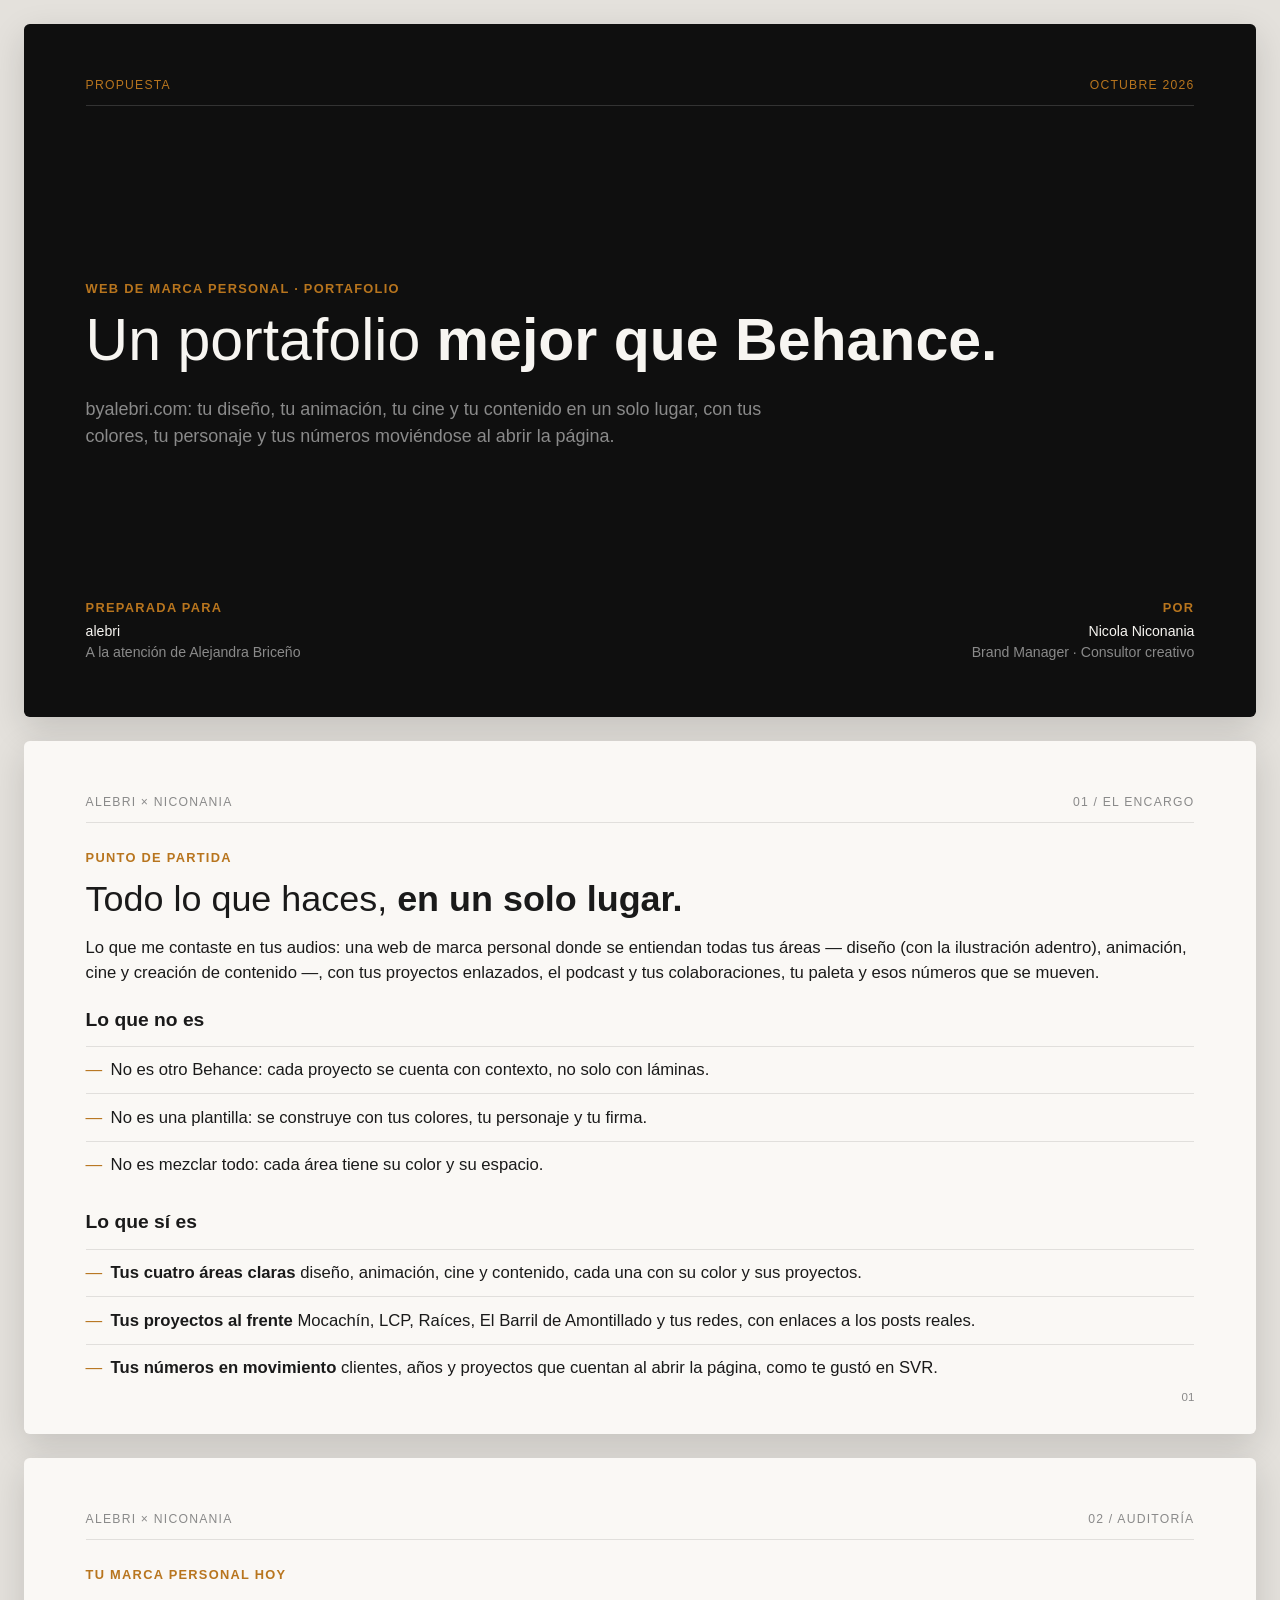
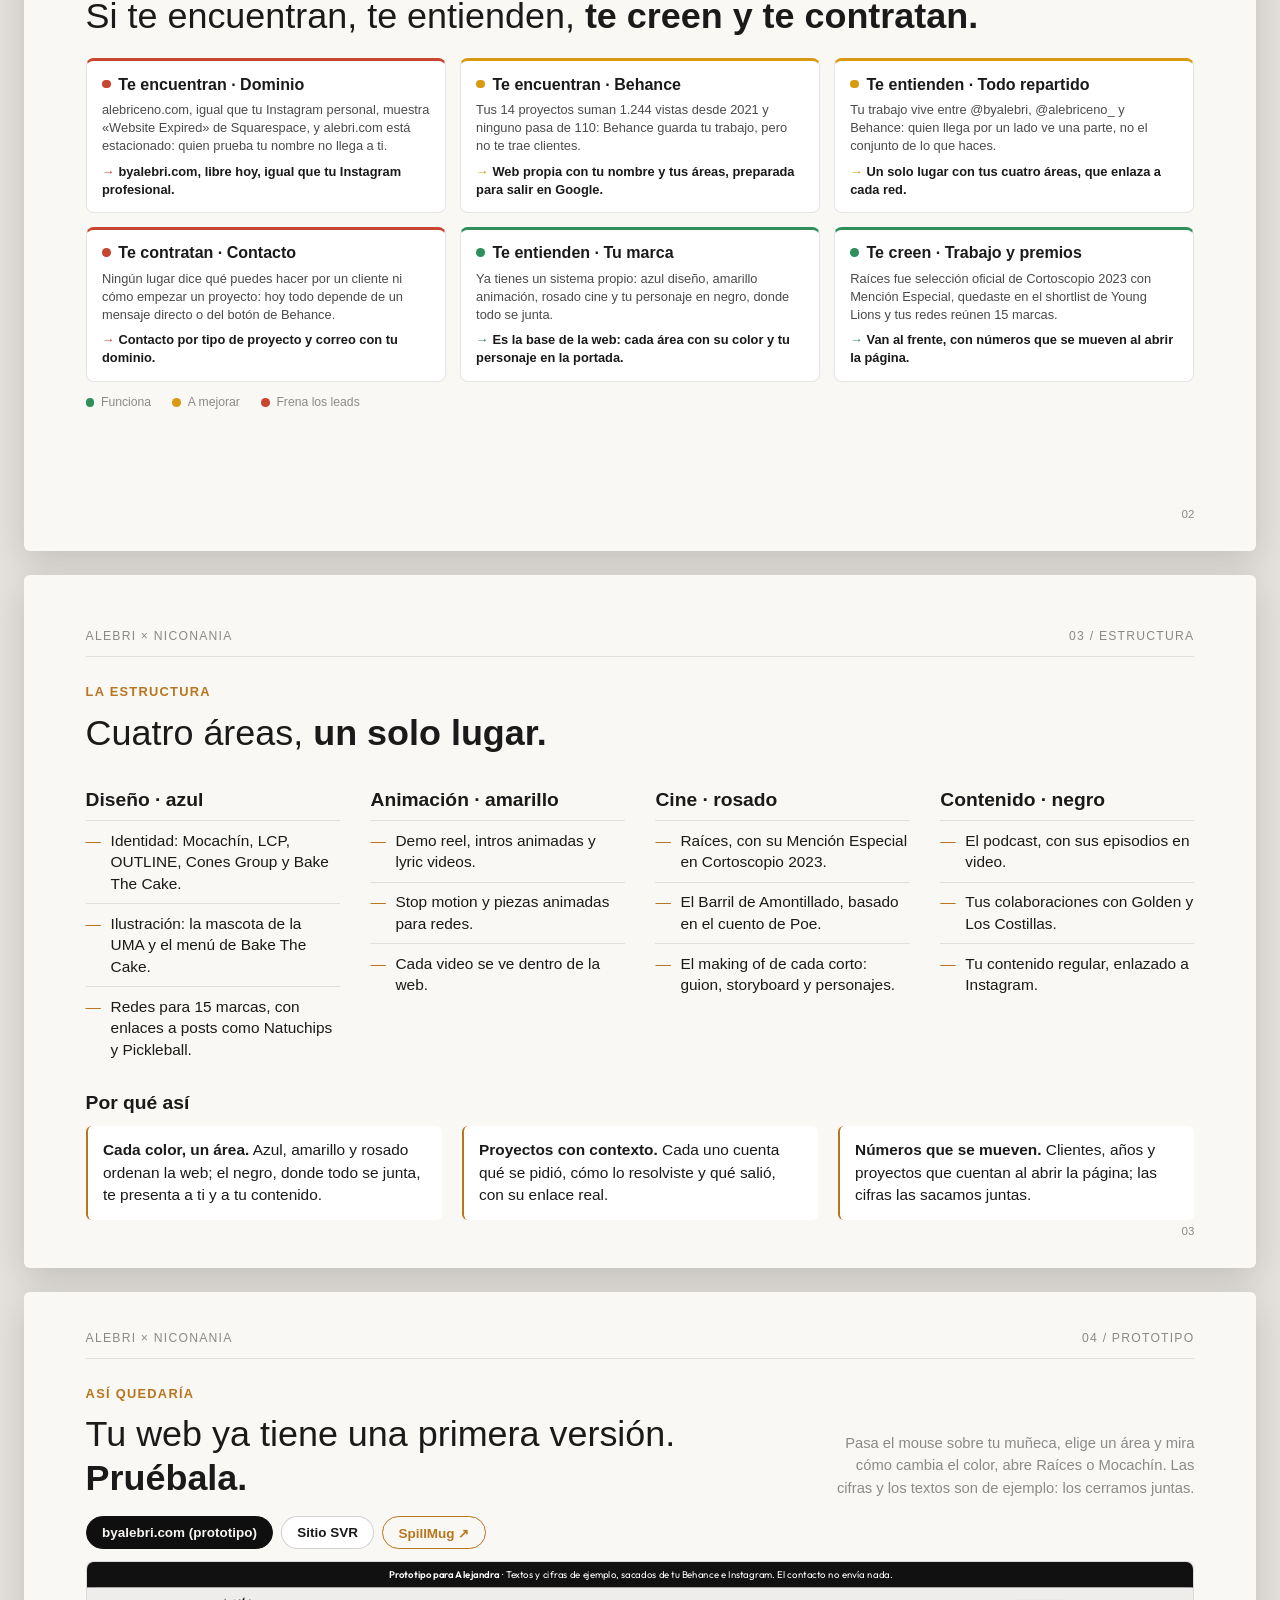
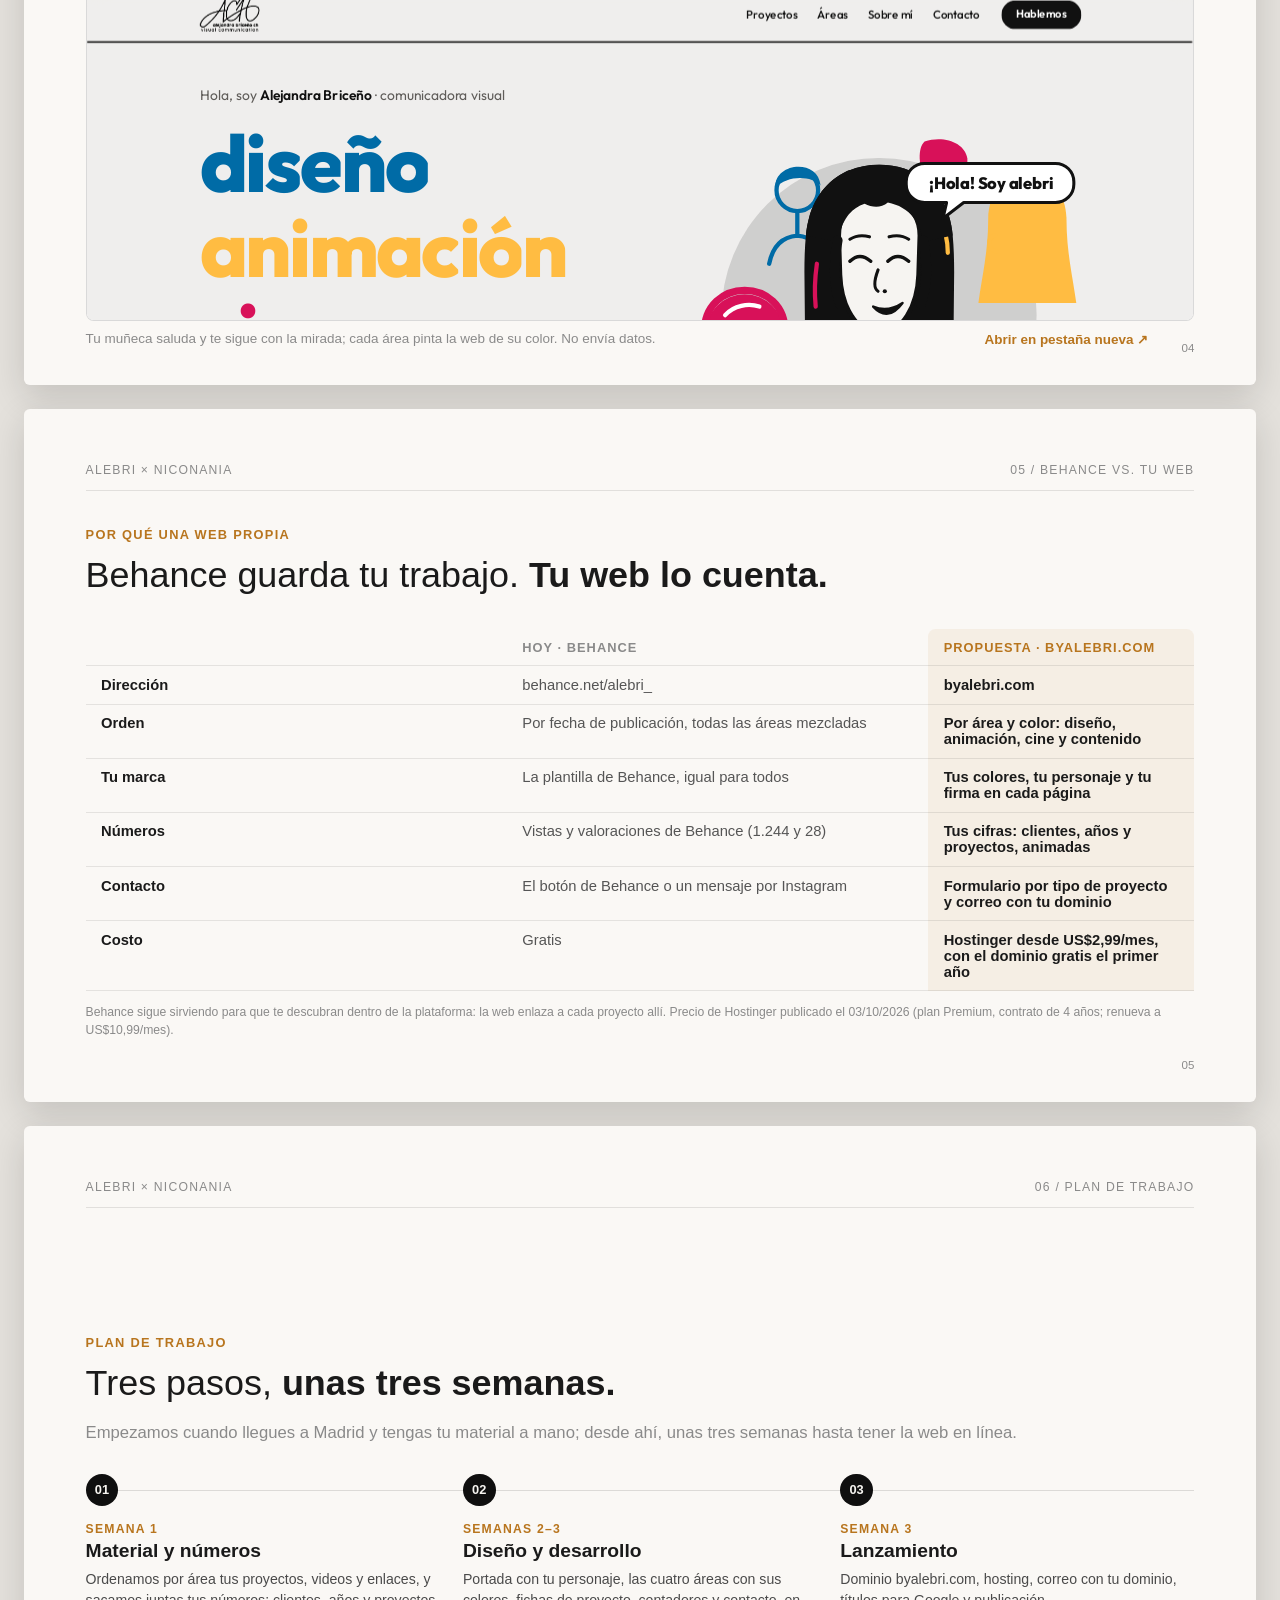
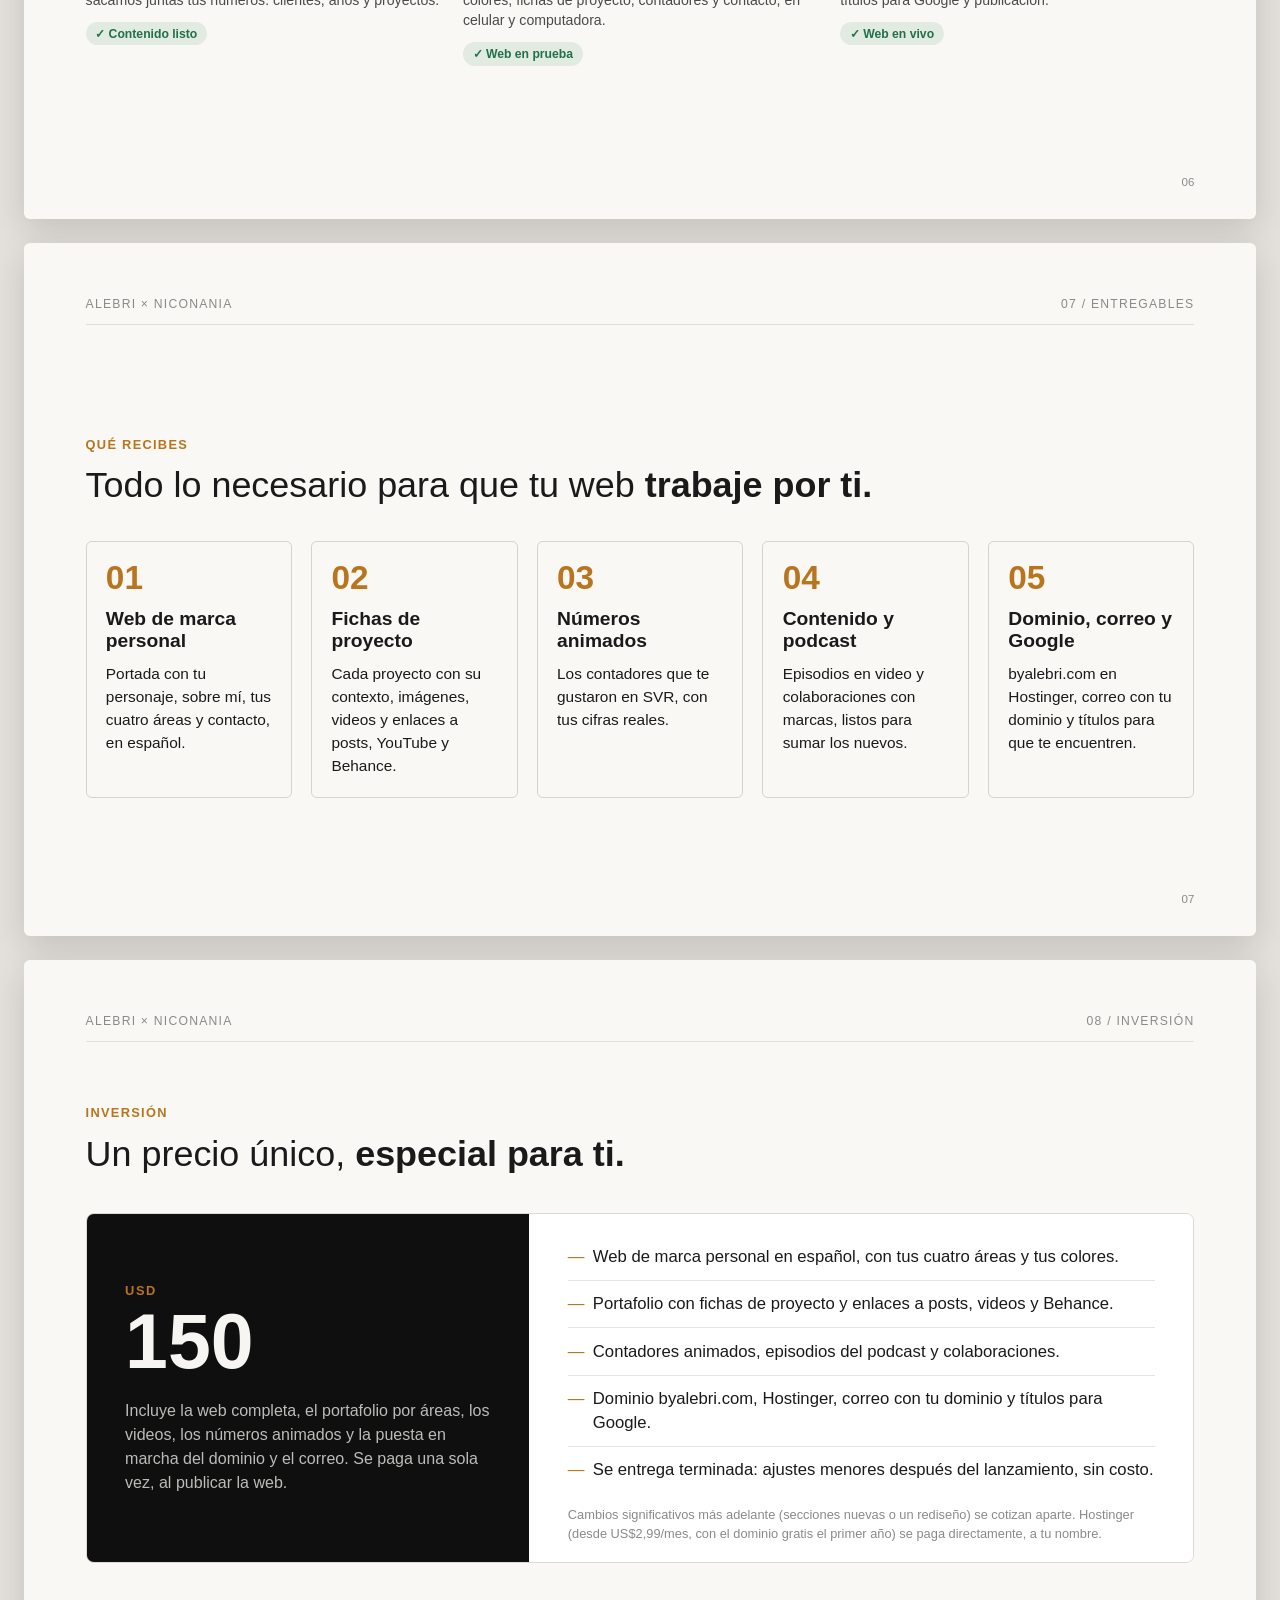
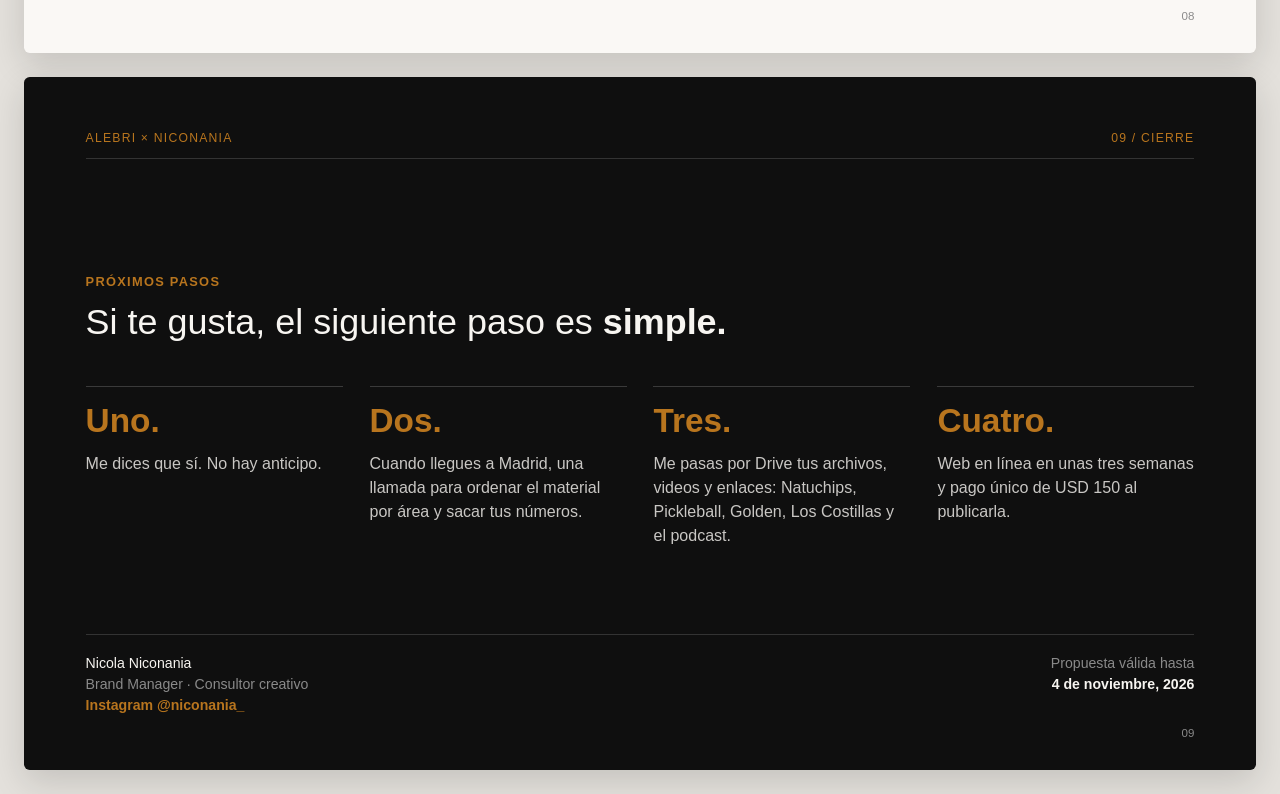
==== commit 134b3549: "Actualizar propuesta alebri" ====
--- a/index.html
+++ b/index.html
@@ -703,11 +703,11 @@
           <div class="etiqueta">ASÍ QUEDARÍA</div>
           <h2>Tu web ya tiene una primera versión. <strong>Pruébala.</strong></h2>
         </div>
-        <p class="texto-muted">Elige un área y mira cómo cambia el color, abre Raíces o Mocachín y fíjate en los números. Las cifras y los textos son de ejemplo: los cerramos juntas.</p>
+        <p class="texto-muted">Pasa el mouse sobre tu muñeca, elige un área y mira cómo cambia el color, abre Raíces o Mocachín. Las cifras y los textos son de ejemplo: los cerramos juntas.</p>
       </div>
     
       <div class="vitrina-pestanas">
-        <button type="button" class="vitrina-pestana activa" data-url="vitrinas/prototipo/index.html" data-descripcion="Navegable: tus cuatro áreas con filtros por color, fichas de proyecto con videos y los números animados. No envía datos.">byalebri.com (prototipo)</button>
+        <button type="button" class="vitrina-pestana activa" data-url="vitrinas/prototipo/index.html" data-descripcion="Tu muñeca saluda y te sigue con la mirada; cada área pinta la web de su color. No envía datos.">byalebri.com (prototipo)</button>
         <button type="button" class="vitrina-pestana" data-url="https://www.svr-venezuela.com" data-descripcion="La web que te gustó, con sus números animados, en vivo.">Sitio SVR</button>
         
         <a class="vitrina-pestana vitrina-pestana--externa" href="https://spillmug.com" target="_blank" rel="noopener">SpillMug ↗</a>
@@ -715,7 +715,7 @@
       </div>
       <div class="vitrina-marco"><iframe src="vitrinas/prototipo/index.html" title="Vitrina del portafolio"></iframe></div>
       <div class="vitrina-pie">
-        <span class="vitrina-descripcion">Navegable: tus cuatro áreas con filtros por color, fichas de proyecto con videos y los números animados. No envía datos.</span>
+        <span class="vitrina-descripcion">Tu muñeca saluda y te sigue con la mirada; cada área pinta la web de su color. No envía datos.</span>
         <a class="abrir-nueva" href="vitrinas/prototipo/index.html" target="_blank" rel="noopener">Abrir en pestaña nueva ↗</a>
       </div>
       <script>
